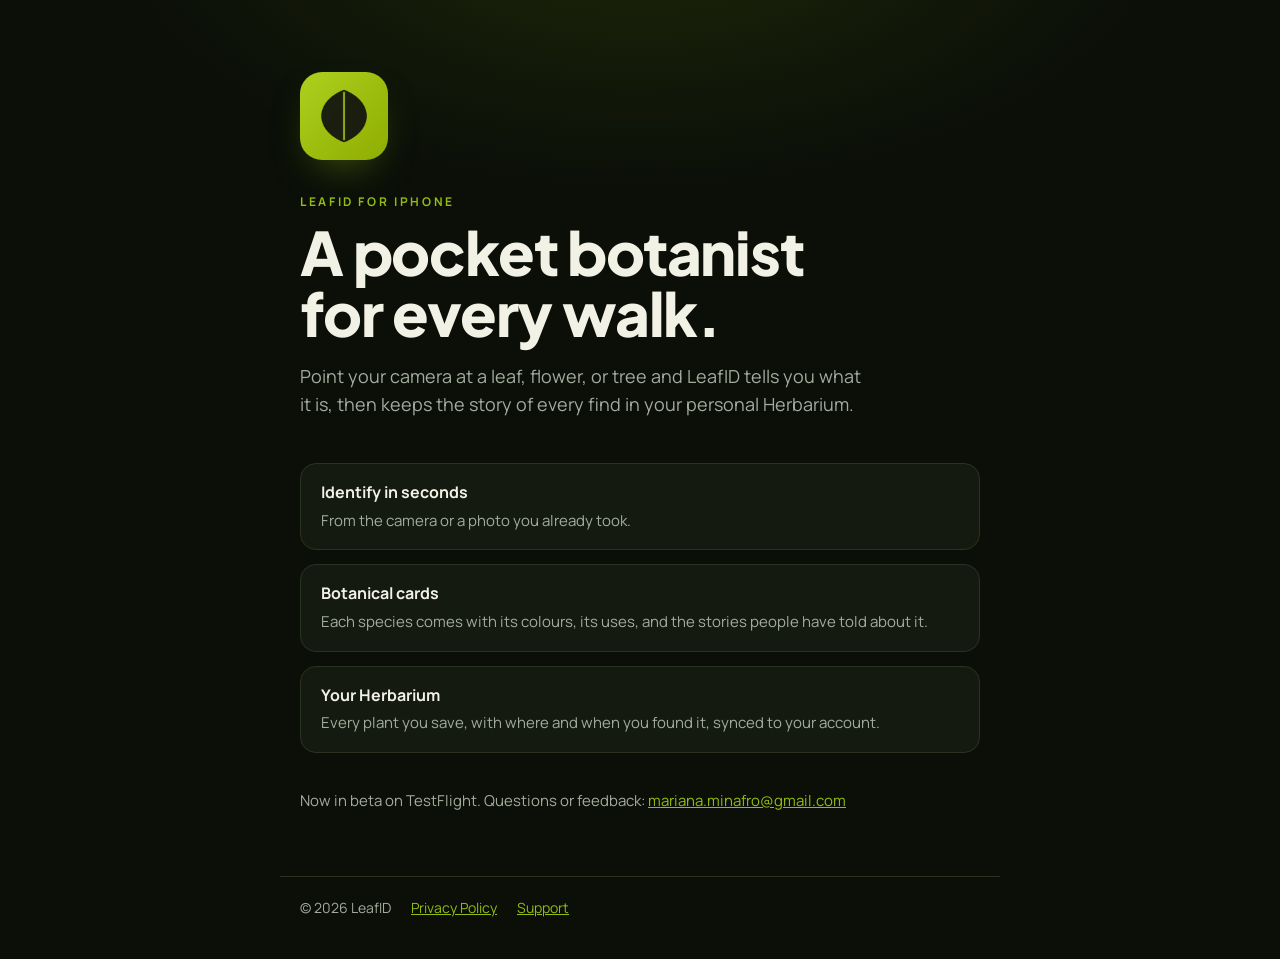
==== index.html @ 280984ac "Add LeafID landing page and privacy policy Co-Authored-By: Claude Opus 5.5 <noreply@anthropic.com>" ====
<!doctype html>
<html lang="en">
<head>
<meta charset="utf-8">
<meta name="viewport" content="width=device-width, initial-scale=1">
<title>LeafID</title>
<meta name="description" content="LeafID turns your iPhone into a pocket botanist. Identify plants in seconds and keep every find in your Herbarium.">
<link rel="icon" href="icon.png">
<link rel="apple-touch-icon" href="icon.png">
<link rel="preconnect" href="https://fonts.googleapis.com">
<link rel="preconnect" href="https://fonts.gstatic.com" crossorigin>
<link rel="stylesheet" href="https://fonts.googleapis.com/css2?family=Manrope:wght@400;500;600;700&family=Plus+Jakarta+Sans:wght@700;800&display=swap">
<style>
  :root { --bg:#0B0F08; --panel:#141A10; --line:#2A3321; --fg:#F2F1E6; --muted:#A3AC9C; --accent:#93BC10; }
  * { box-sizing: border-box; }
  body { margin:0; min-height:100vh; display:flex; flex-direction:column;
    background: radial-gradient(900px 480px at 50% -10%, rgba(147,188,16,0.14), transparent 60%), var(--bg);
    color:var(--fg); font-family:"Manrope",system-ui,-apple-system,sans-serif; line-height:1.6; -webkit-font-smoothing:antialiased; }
  main { flex:1; max-width:720px; width:100%; margin:0 auto; padding:72px 20px 48px; }
  .icon { width:88px; height:88px; border-radius:22px; display:block; box-shadow:0 18px 40px -18px rgba(147,188,16,0.5); }
  .eyebrow { margin:32px 0 10px; font-size:12px; font-weight:700; letter-spacing:0.22em; text-transform:uppercase; color:var(--accent); }
  h1 { font-family:"Plus Jakarta Sans",sans-serif; font-weight:800; font-size:clamp(38px,8vw,60px); line-height:1.02; letter-spacing:-0.02em; margin:0; text-wrap:balance; }
  .lede { color:var(--muted); font-size:18px; max-width:52ch; margin:18px 0 0; }
  .features { list-style:none; padding:0; margin:44px 0 0; display:grid; gap:14px; }
  .features li { background:var(--panel); border:1px solid var(--line); border-radius:16px; padding:16px 20px; }
  .features strong { display:block; font-size:16px; margin-bottom:2px; }
  .features span { color:var(--muted); font-size:15px; }
  .status { margin-top:36px; color:var(--muted); font-size:15px; }
  footer { max-width:720px; width:100%; margin:0 auto; padding:20px 20px 40px; border-top:1px solid var(--line); color:var(--muted); font-size:14px; display:flex; flex-wrap:wrap; gap:8px 20px; }
  a { color:var(--accent); }
</style>
</head>
<body>
<main>
  <img class="icon" src="icon.png" alt="LeafID app icon">
  <p class="eyebrow">LeafID for iPhone</p>
  <h1>A pocket botanist for every walk.</h1>
  <p class="lede">Point your camera at a leaf, flower, or tree and LeafID tells you what it is, then keeps the story of every find in your personal Herbarium.</p>

  <ul class="features">
    <li><strong>Identify in seconds</strong><span>From the camera or a photo you already took.</span></li>
    <li><strong>Botanical cards</strong><span>Each species comes with its colours, its uses, and the stories people have told about it.</span></li>
    <li><strong>Your Herbarium</strong><span>Every plant you save, with where and when you found it, synced to your account.</span></li>
  </ul>

  <p class="status">Now in beta on TestFlight. Questions or feedback: <a href="mailto:mariana.minafro@gmail.com">mariana.minafro@gmail.com</a></p>
</main>
<footer>
  <span>© 2026 LeafID</span>
  <a href="privacy.html">Privacy Policy</a>
  <a href="mailto:mariana.minafro@gmail.com">Support</a>
</footer>
</body>
</html>
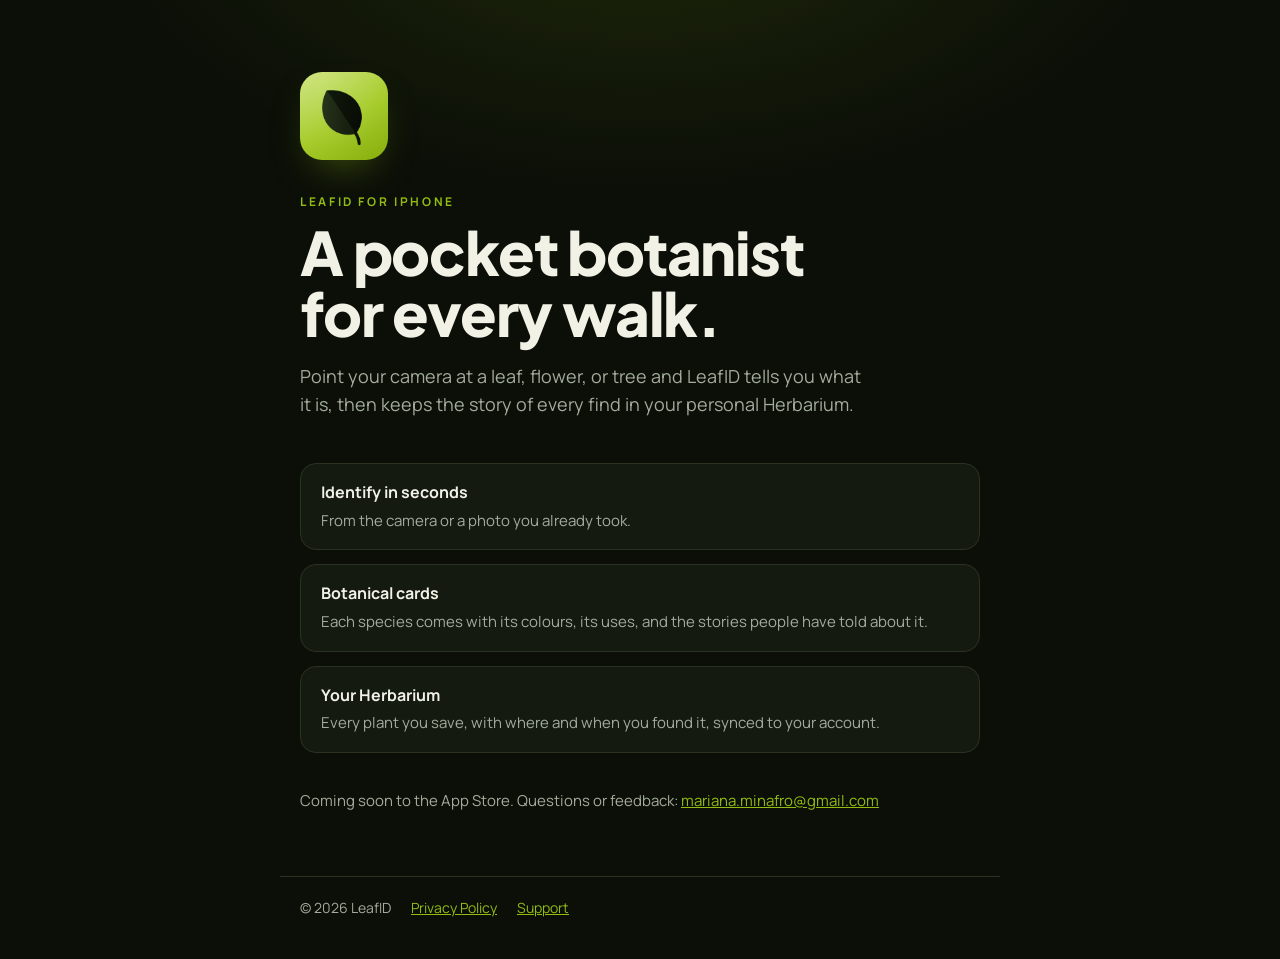
==== commit 47147b2f: "Use the new LeafID app icon; status now "Coming soon to the App Store" Co-Authored-By: Claude Opus 5" ====
--- a/index.html
+++ b/index.html
@@ -43,7 +43,7 @@
     <li><strong>Your Herbarium</strong><span>Every plant you save, with where and when you found it, synced to your account.</span></li>
   </ul>
 
-  <p class="status">Now in beta on TestFlight. Questions or feedback: <a href="mailto:mariana.minafro@gmail.com">mariana.minafro@gmail.com</a></p>
+  <p class="status">Coming soon to the App Store. Questions or feedback: <a href="mailto:mariana.minafro@gmail.com">mariana.minafro@gmail.com</a></p>
 </main>
 <footer>
   <span>© 2026 LeafID</span>
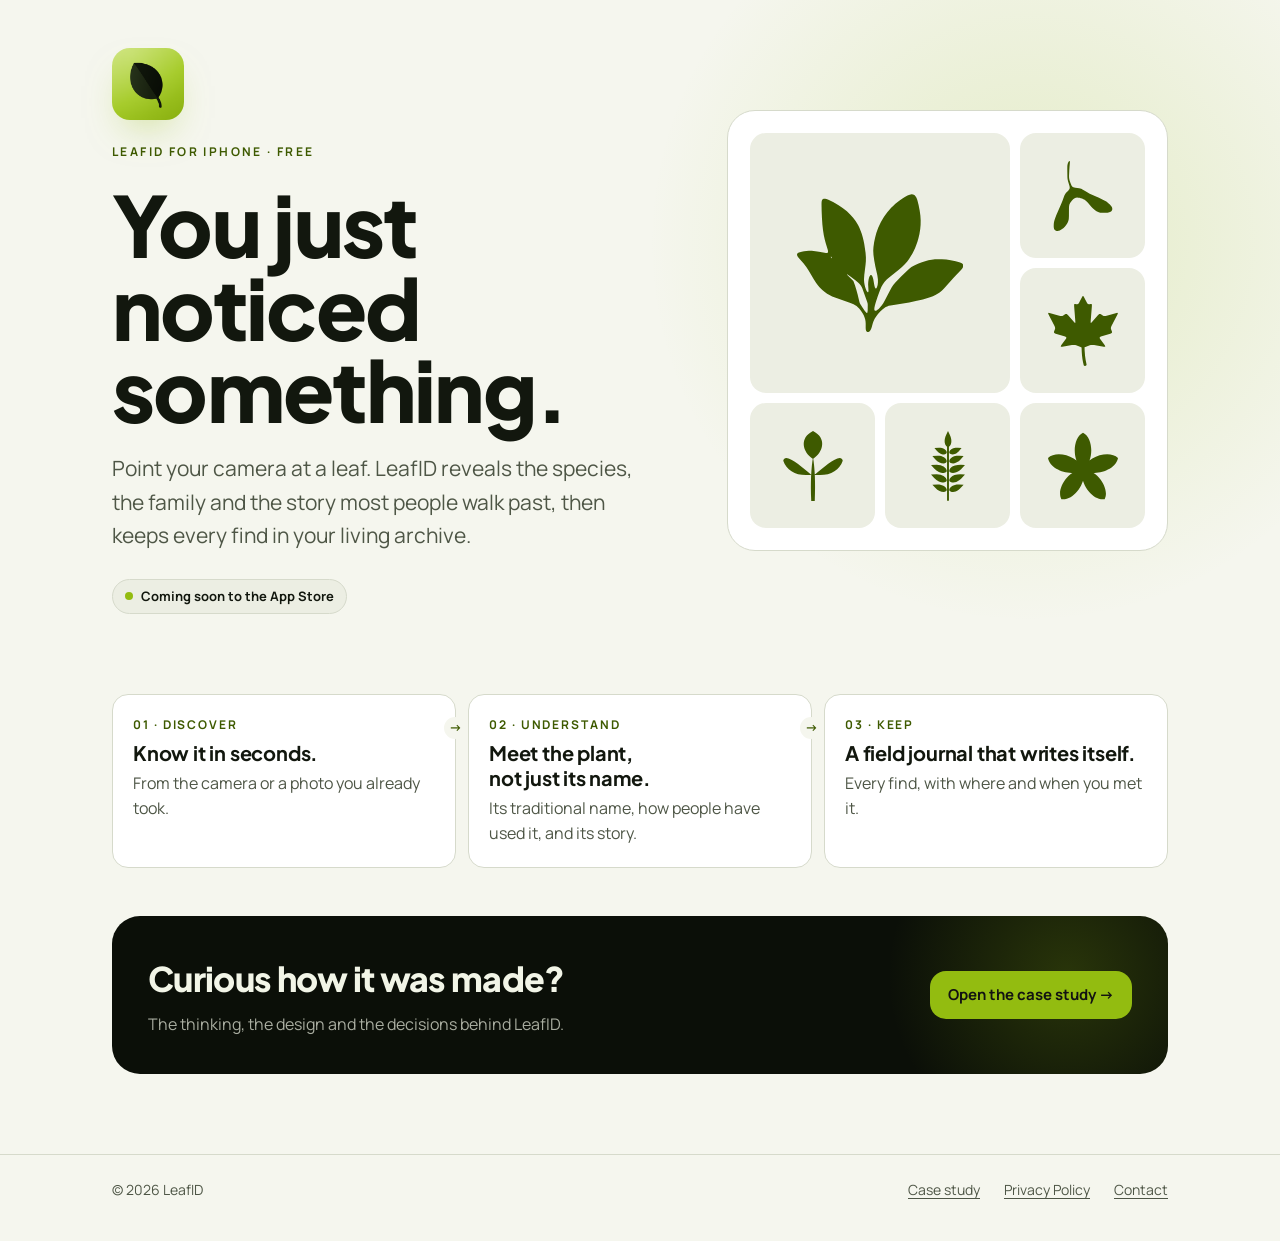
==== commit 7465caaa: "Add LeafID case study and How it's built pages; rewrite the app page - index.html: short app page in" ====
--- a/index.html
+++ b/index.html
@@ -3,52 +3,98 @@
 <head>
 <meta charset="utf-8">
 <meta name="viewport" content="width=device-width, initial-scale=1">
-<title>LeafID</title>
-<meta name="description" content="LeafID turns your iPhone into a pocket botanist. Identify plants in seconds and keep every find in your Herbarium.">
+<title>LeafID: a pocket botanist for every walk</title>
+<meta name="description" content="LeafID reveals the species, the family and the story most people walk past, and keeps every find in your living archive. Free for iPhone.">
+<meta property="og:title" content="LeafID: you just noticed something.">
+<meta property="og:description" content="A pocket botanist for every walk. Free for iPhone, coming soon to the App Store.">
+<meta property="og:image" content="https://marianaminsp.github.io/leafid-app/icon.png">
+<meta name="theme-color" content="#0B0F08" media="(prefers-color-scheme: dark)">
+<meta name="theme-color" content="#F5F6EE" media="(prefers-color-scheme: light)">
 <link rel="icon" href="icon.png">
 <link rel="apple-touch-icon" href="icon.png">
 <link rel="preconnect" href="https://fonts.googleapis.com">
 <link rel="preconnect" href="https://fonts.gstatic.com" crossorigin>
 <link rel="stylesheet" href="https://fonts.googleapis.com/css2?family=Manrope:wght@400;500;600;700&family=Plus+Jakarta+Sans:wght@700;800&display=swap">
-<style>
-  :root { --bg:#0B0F08; --panel:#141A10; --line:#2A3321; --fg:#F2F1E6; --muted:#A3AC9C; --accent:#93BC10; }
-  * { box-sizing: border-box; }
-  body { margin:0; min-height:100vh; display:flex; flex-direction:column;
-    background: radial-gradient(900px 480px at 50% -10%, rgba(147,188,16,0.14), transparent 60%), var(--bg);
-    color:var(--fg); font-family:"Manrope",system-ui,-apple-system,sans-serif; line-height:1.6; -webkit-font-smoothing:antialiased; }
-  main { flex:1; max-width:720px; width:100%; margin:0 auto; padding:72px 20px 48px; }
-  .icon { width:88px; height:88px; border-radius:22px; display:block; box-shadow:0 18px 40px -18px rgba(147,188,16,0.5); }
-  .eyebrow { margin:32px 0 10px; font-size:12px; font-weight:700; letter-spacing:0.22em; text-transform:uppercase; color:var(--accent); }
-  h1 { font-family:"Plus Jakarta Sans",sans-serif; font-weight:800; font-size:clamp(38px,8vw,60px); line-height:1.02; letter-spacing:-0.02em; margin:0; text-wrap:balance; }
-  .lede { color:var(--muted); font-size:18px; max-width:52ch; margin:18px 0 0; }
-  .features { list-style:none; padding:0; margin:44px 0 0; display:grid; gap:14px; }
-  .features li { background:var(--panel); border:1px solid var(--line); border-radius:16px; padding:16px 20px; }
-  .features strong { display:block; font-size:16px; margin-bottom:2px; }
-  .features span { color:var(--muted); font-size:15px; }
-  .status { margin-top:36px; color:var(--muted); font-size:15px; }
-  footer { max-width:720px; width:100%; margin:0 auto; padding:20px 20px 40px; border-top:1px solid var(--line); color:var(--muted); font-size:14px; display:flex; flex-wrap:wrap; gap:8px 20px; }
-  a { color:var(--accent); }
-</style>
+<link rel="stylesheet" href="styles.css">
 </head>
-<body>
-<main>
-  <img class="icon" src="icon.png" alt="LeafID app icon">
-  <p class="eyebrow">LeafID for iPhone</p>
-  <h1>A pocket botanist for every walk.</h1>
-  <p class="lede">Point your camera at a leaf, flower, or tree and LeafID tells you what it is, then keeps the story of every find in your personal Herbarium.</p>
+<body class="short">
 
-  <ul class="features">
-    <li><strong>Identify in seconds</strong><span>From the camera or a photo you already took.</span></li>
-    <li><strong>Botanical cards</strong><span>Each species comes with its colours, its uses, and the stories people have told about it.</span></li>
-    <li><strong>Your Herbarium</strong><span>Every plant you save, with where and when you found it, synced to your account.</span></li>
-  </ul>
+<!-- =====================================================================
+     EDIT THE COPY HERE
+     This is the app's public page (also the App Store marketing URL).
+     Keep it short and in the app's voice. Change the text between the quotes.
+     ===================================================================== -->
+<script>
+window.COPY = {
+  hero: {
+    eyebrow: "LeafID for iPhone · Free",
+    title: "You just noticed something.",
+    lede: "Point your camera at a leaf. LeafID reveals the species, the family and the story most people walk past, then keeps every find in your living archive.",
+    status: "Coming soon to the App Store",
+    // Brand glyphs in the plate (names from LeafIDIcons.swift). The first one is shown large.
+    plate: ["leafSpray1", "samara", "redMaple", "sprout", "walnutLeaf", "flower"]
+  },
 
-  <p class="status">Coming soon to the App Store. Questions or feedback: <a href="mailto:mariana.minafro@gmail.com">mariana.minafro@gmail.com</a></p>
+  features: [
+    { kicker: "Discover", title: "Know it in seconds.", text: "From the camera or a photo you already took." },
+    { kicker: "Understand", title: "Meet the plant, not just its name.", text: "Its traditional name, how people have used it, and its story." },
+    { kicker: "Keep", title: "A field journal that writes itself.", text: "Every find, with where and when you met it." }
+  ],
+
+  curious: {
+    title: "Curious how it was made?",
+    text: "The thinking, the design and the decisions behind LeafID.",
+    link: { label: "Open the case study", href: "case.html" }
+  }
+};
+</script>
+<!-- ======================= END OF COPY ======================= -->
+
+<a class="skip" href="#main">Skip to content</a>
+
+<main id="main">
+  <section class="hero" aria-labelledby="hero-title">
+    <div class="wrap">
+      <div class="hero-copy">
+        <img class="hero-icon" src="icon.png" alt="LeafID app icon" width="72" height="72">
+        <p class="eyebrow" data-copy="hero.eyebrow"></p>
+        <h1 id="hero-title" data-copy="hero.title"></h1>
+        <p class="lede" data-copy="hero.lede"></p>
+        <p class="pill" data-copy="hero.status"></p>
+      </div>
+      <div class="plate" aria-hidden="true">
+        <div data-render="plate" data-from="hero.plate"></div>
+      </div>
+    </div>
+  </section>
+
+  <section class="short-features" aria-label="What LeafID does">
+    <div class="wrap">
+      <div data-render="features" data-from="features"></div>
+    </div>
+  </section>
+
+  <section class="short-curious" aria-labelledby="curious-title">
+    <div class="wrap">
+      <a class="curious-link" href="case.html">
+        <span class="curious-q" id="curious-title" data-copy="curious.title"></span>
+        <span class="curious-t" data-copy="curious.text"></span>
+        <span class="curious-go"><span data-copy="curious.link.label"></span> <span aria-hidden="true">→</span></span>
+      </a>
+    </div>
+  </section>
 </main>
-<footer>
-  <span>© 2026 LeafID</span>
-  <a href="privacy.html">Privacy Policy</a>
-  <a href="mailto:mariana.minafro@gmail.com">Support</a>
+
+<footer class="footer">
+  <div class="wrap">
+    <span>© <span data-year>2026</span> LeafID</span>
+    <a href="case.html">Case study</a>
+    <a href="privacy.html">Privacy Policy</a>
+    <a href="mailto:mariana.minafro@gmail.com">Contact</a>
+  </div>
 </footer>
+
+<script src="assets/glyphs.js"></script>
+<script src="main.js"></script>
 </body>
 </html>
--- a/styles.css
+++ b/styles.css
@@ -0,0 +1,572 @@
+/* LeafID site. Shared by index.html, build.html and privacy.html.
+   Colours follow the app's tokens (Theme.swift). Dark is the app's own look;
+   light is a paper version with the same green family, tuned for WCAG AA. */
+
+:root {
+  /* light (paper) */
+  --bg: #F5F6EE;
+  --bg-raised: #ECEEE3;
+  --card: #FFFFFF;
+  --line: #D6DACB;
+  --fg: #12170E;
+  --muted: #4E5646;
+  --accent: #93BC10;          /* fills only; text on it is --on-accent */
+  --accent-ink: #3E5A00;      /* lime-family green for text and links, 7:1 on --bg */
+  --on-accent: #121212;
+  --glow: rgba(147, 188, 16, 0.18);
+
+  --font-display: "Plus Jakarta Sans", system-ui, -apple-system, sans-serif;
+  --font-text: "Manrope", system-ui, -apple-system, sans-serif;
+
+  /* app radius scale (CornerRadius) */
+  --r-small: 8px;
+  --r-medium: 12px;
+  --r-large: 16px;
+  --r-sheet: 28px;
+
+  --gutter: 16px;
+  --measure: 62ch;
+  --page: 1120px;
+  color-scheme: light;
+}
+
+@media (prefers-color-scheme: dark) {
+  :root {
+    --bg: #0B0F08;            /* surface */
+    --bg-raised: #10150C;     /* surfaceContainerLow */
+    --card: #1C2116;          /* surfaceContainerHigh */
+    --line: #2C3324;
+    --fg: #F2F5E7;            /* onSurface */
+    --muted: #A9ADA0;         /* onSurfaceVariant */
+    --accent-ink: #A6D11A;
+    --glow: rgba(147, 188, 16, 0.16);
+    color-scheme: dark;
+  }
+}
+
+@media (min-width: 720px) { :root { --gutter: 32px; } }
+
+*, *::before, *::after { box-sizing: border-box; }
+
+html { -webkit-text-size-adjust: 100%; scroll-behavior: smooth; }
+@media (prefers-reduced-motion: reduce) { html { scroll-behavior: auto; } }
+
+body {
+  margin: 0;
+  background: var(--bg);
+  color: var(--fg);
+  font-family: var(--font-text);
+  font-size: 17px;
+  line-height: 1.6;
+  -webkit-font-smoothing: antialiased;
+  overflow-x: hidden;
+}
+
+img, svg { display: block; max-width: 100%; }
+
+a { color: var(--accent-ink); text-underline-offset: 3px; text-decoration-thickness: 1px; }
+a:hover { text-decoration-thickness: 2px; }
+
+:focus-visible {
+  outline: 3px solid var(--accent-ink);
+  outline-offset: 3px;
+  border-radius: 4px;
+}
+
+.skip {
+  position: absolute; left: var(--gutter); top: -60px;
+  background: var(--accent); color: var(--on-accent);
+  padding: 10px 16px; border-radius: var(--r-medium); font-weight: 700; z-index: 10;
+}
+.skip:focus { top: 12px; }
+
+.wrap { max-width: var(--page); margin: 0 auto; padding: 0 var(--gutter); }
+
+/* ---------- top bar ---------- */
+.topbar {
+  position: sticky; top: 0; z-index: 5;
+  background: color-mix(in srgb, var(--bg) 86%, transparent);
+  backdrop-filter: saturate(140%) blur(14px);
+  -webkit-backdrop-filter: saturate(140%) blur(14px);
+  border-bottom: 1px solid var(--line);
+}
+.topbar .wrap { display: flex; align-items: center; gap: 12px; min-height: 60px; }
+.brand {
+  display: flex; align-items: center; gap: 10px; margin-right: auto;
+  color: var(--fg); text-decoration: none;
+  font-family: var(--font-display); font-weight: 800; font-size: 18px; letter-spacing: -0.01em;
+}
+.brand img { width: 32px; height: 32px; border-radius: 8px; }
+.nav { display: flex; gap: 2px; margin: 0; padding: 0; list-style: none; }
+.nav a {
+  display: inline-flex; align-items: center; min-height: 44px; padding: 0 10px;
+  color: var(--muted); text-decoration: none; font-size: 15px; font-weight: 600; border-radius: var(--r-medium);
+}
+.nav a:hover { color: var(--fg); }
+.nav a[aria-current="page"] { color: var(--fg); box-shadow: inset 0 -2px 0 var(--accent); border-radius: 0; }
+@media (max-width: 420px) { .brand span { display: none; } .nav a { padding: 0 8px; font-size: 14px; } }
+
+/* ---------- type ---------- */
+h1, h2, h3 { font-family: var(--font-display); letter-spacing: -0.02em; text-wrap: balance; margin: 0; }
+h1 { font-weight: 800; font-size: clamp(40px, 9vw, 84px); line-height: 0.98; }
+h2 { font-weight: 800; font-size: clamp(30px, 5.4vw, 48px); line-height: 1.05; }
+h3 { font-weight: 700; font-size: 20px; line-height: 1.25; letter-spacing: -0.01em; }
+p { margin: 0; }
+.lede { font-size: clamp(18px, 2.2vw, 21px); color: var(--muted); max-width: 46ch; }
+.muted { color: var(--muted); }
+.eyebrow {
+  font-size: 12px; font-weight: 700; letter-spacing: 0.2em; text-transform: uppercase; color: var(--accent-ink);
+}
+.todo { background: #FFE58A; color: #3A2F00; padding: 0 4px; border-radius: 4px; font-weight: 700; }
+
+/* ---------- hero ---------- */
+.hero { position: relative; padding: 56px 0 48px; overflow: hidden; }
+.hero::before {
+  content: ""; position: absolute; inset: -20% -10% auto auto; width: 70vw; height: 70vw; max-width: 760px; max-height: 760px;
+  background: radial-gradient(closest-side, var(--glow), transparent); pointer-events: none;
+}
+.hero .wrap { position: relative; display: grid; gap: 40px; }
+.hero-copy { display: grid; gap: 22px; align-content: start; }
+.hero-icon { width: 72px; height: 72px; border-radius: 18px; box-shadow: 0 18px 40px -18px rgba(147, 188, 16, 0.6); }
+.ctas { display: flex; flex-wrap: wrap; gap: 12px; margin-top: 6px; }
+.btn {
+  display: inline-flex; align-items: center; justify-content: center; gap: 8px;
+  min-height: 48px; padding: 0 22px; border-radius: var(--r-large);
+  font-weight: 700; font-size: 16px; text-decoration: none; border: 1px solid transparent;
+}
+.btn-primary { background: var(--accent); color: var(--on-accent); }
+.btn-primary:hover { filter: brightness(1.06); }
+.btn-secondary { color: var(--fg); border-color: var(--line); background: var(--card); }
+.btn-secondary:hover { border-color: var(--muted); }
+
+/* specimen plate: the brand glyphs laid out like a herbarium sheet */
+.plate {
+  position: relative; border: 1px solid var(--line); border-radius: var(--r-sheet);
+  background: var(--card); padding: 22px; display: grid; gap: 14px;
+}
+.plate-grid { display: grid; grid-template-columns: repeat(3, 1fr); gap: 10px; }
+.plate-cell {
+  aspect-ratio: 1; display: grid; place-items: center; border-radius: var(--r-large);
+  background: var(--bg-raised); color: var(--accent-ink); padding: 22%;
+}
+@media (prefers-color-scheme: dark) { .plate-cell { color: var(--accent); } }
+.plate-cell svg { width: 100%; height: 100%; }
+.plate-cell.big { grid-column: span 2; grid-row: span 2; padding: 18%; }
+.plate-label { display: flex; justify-content: space-between; gap: 12px; font-size: 12px; color: var(--muted); letter-spacing: 0.08em; text-transform: uppercase; font-weight: 700; }
+
+@media (min-width: 900px) {
+  .hero { padding: 88px 0 72px; }
+  .hero .wrap { grid-template-columns: 1.25fr 1fr; align-items: center; gap: 64px; }
+  .hero.solo .wrap { grid-template-columns: minmax(0, 860px); }
+}
+
+/* byline strip for the case-study reader */
+.byline {
+  border-top: 1px solid var(--line); border-bottom: 1px solid var(--line); background: var(--bg-raised);
+}
+.byline .wrap { display: grid; gap: 4px 32px; padding-top: 18px; padding-bottom: 18px; }
+.byline dl { display: grid; grid-template-columns: repeat(2, minmax(0, 1fr)); gap: 14px 24px; margin: 0; }
+.byline dt { font-size: 12px; font-weight: 700; letter-spacing: 0.14em; text-transform: uppercase; color: var(--muted); }
+.byline dd { margin: 2px 0 0; font-weight: 600; font-size: 15px; }
+@media (min-width: 720px) { .byline dl { grid-template-columns: repeat(4, minmax(0, 1fr)); } }
+
+/* ---------- sections ---------- */
+.section { padding: 72px 0; border-top: 1px solid var(--line); }
+.section:first-of-type { border-top: 0; }
+.section-head { display: grid; gap: 14px; margin-bottom: 36px; max-width: 760px; }
+.num { font-family: var(--font-display); font-weight: 800; font-size: 14px; color: var(--accent-ink); letter-spacing: 0.08em; }
+@media (min-width: 900px) {
+  .section { padding: 104px 0; }
+  .split { display: grid; grid-template-columns: 300px 1fr; gap: 64px; }
+  .split .section-head { position: sticky; top: 96px; align-self: start; margin: 0; }
+}
+
+.prose { display: grid; gap: 18px; max-width: var(--measure); }
+.prose p { font-size: 18px; }
+
+/* features */
+.features { display: grid; gap: 12px; margin: 0; padding: 0; list-style: none; }
+.features li { background: var(--card); border: 1px solid var(--line); border-radius: var(--r-large); padding: 20px; display: grid; gap: 6px; align-content: start; }
+.features .k { color: var(--accent-ink); font-family: var(--font-display); font-weight: 800; font-size: 13px; letter-spacing: 0.1em; }
+.features p { color: var(--muted); font-size: 16px; }
+@media (min-width: 720px) { .features { grid-template-columns: repeat(2, 1fr); } }
+@media (min-width: 1000px) { .features { grid-template-columns: repeat(4, 1fr); } }
+
+/* screens */
+.screens { display: grid; grid-template-columns: repeat(2, minmax(0, 1fr)); gap: 28px 14px; margin: 0; padding: 0; list-style: none; }
+.screen { display: grid; gap: 14px; align-content: start; margin: 0; }
+.phone {
+  aspect-ratio: 1179 / 2556; border-radius: 34px; overflow: hidden; background: #0B0F08;
+  border: 1px solid var(--line); box-shadow: 0 24px 50px -30px rgba(0, 0, 0, 0.45);
+}
+.phone img { width: 100%; height: 100%; object-fit: cover; }
+.phone.placeholder {
+  display: grid; place-items: center; align-content: center; gap: 12px; text-align: center; padding: 24px;
+  background: repeating-linear-gradient(135deg, var(--bg-raised) 0 10px, var(--card) 10px 20px);
+  border-style: dashed; color: var(--muted); font-size: 13px; font-weight: 600;
+}
+.phone.placeholder svg { width: 44px; height: 44px; color: var(--muted); opacity: 0.7; }
+.screen figcaption { display: grid; gap: 4px; }
+.screen figcaption b { font-family: var(--font-display); font-size: 17px; }
+.screen figcaption span { color: var(--muted); font-size: 15px; line-height: 1.5; }
+@media (min-width: 720px) { .screens { grid-template-columns: repeat(auto-fill, minmax(220px, 1fr)); gap: 32px 20px; } }
+@media (max-width: 480px) { .phone { border-radius: 22px; } .screen figcaption span { font-size: 14px; } }
+
+/* case: problem / user / constraints */
+.facts { display: grid; gap: 28px; }
+.fact { display: grid; gap: 10px; padding-top: 18px; border-top: 2px solid var(--fg); }
+.fact h3 { font-size: 13px; letter-spacing: 0.14em; text-transform: uppercase; }
+.fact p { font-size: 18px; }
+.fact ul { margin: 0; padding-left: 20px; display: grid; gap: 6px; }
+
+/* decisions */
+.decisions { list-style: none; margin: 0; padding: 0; display: grid; gap: 16px; counter-reset: d; }
+.decision {
+  counter-increment: d; background: var(--card); border: 1px solid var(--line); border-radius: var(--r-large);
+  padding: 24px; display: grid; gap: 14px;
+}
+.decision h3::before { content: "D" counter(d) "  "; color: var(--accent-ink); white-space: pre; }
+.decision dl { margin: 0; display: grid; gap: 12px; }
+.decision dt { font-size: 12px; font-weight: 700; letter-spacing: 0.14em; text-transform: uppercase; color: var(--muted); }
+.decision dd { margin: 2px 0 0; }
+@media (min-width: 720px) { .decision dl { grid-template-columns: 1fr 1fr; gap: 24px; } }
+
+.decision .evidence { font-size: 13px; color: var(--muted); border-top: 1px solid var(--line); padding-top: 12px; }
+.label { font-size: 12px; font-weight: 700; letter-spacing: 0.2em; text-transform: uppercase; color: var(--muted); }
+
+/* craft: grouped like award criteria */
+.craft { list-style: none; margin: 0; padding: 0; display: grid; gap: 12px; }
+.craft > li { background: var(--card); border: 1px solid var(--line); border-radius: var(--r-large); padding: 22px; display: grid; gap: 10px; align-content: start; }
+.craft .k { color: var(--accent-ink); font-size: 12px; font-weight: 700; letter-spacing: 0.16em; text-transform: uppercase; }
+.craft ul { margin: 0; padding-left: 18px; display: grid; gap: 6px; color: var(--muted); font-size: 15px; }
+@media (min-width: 720px) { .craft { grid-template-columns: repeat(2, 1fr); } }
+@media (min-width: 1000px) { .craft { grid-template-columns: repeat(3, 1fr); } }
+
+/* measurement plan */
+.funnel { list-style: none; margin: 0; padding: 0; display: grid; gap: 0; counter-reset: f; }
+.funnel li { counter-increment: f; display: grid; grid-template-columns: 44px 1fr; gap: 2px 12px; padding: 16px 0; border-top: 1px solid var(--line); }
+.funnel li::before { content: counter(f, decimal-leading-zero); font-family: var(--font-display); font-weight: 800; color: var(--accent-ink); grid-row: span 3; }
+.funnel b { font-family: var(--font-display); font-size: 17px; }
+.funnel code { color: var(--accent-ink); font-size: 13px; grid-column: 2; }
+.funnel span { color: var(--muted); font-size: 15px; grid-column: 2; }
+
+.quote { font-family: var(--font-display); font-weight: 700; font-size: clamp(22px, 3vw, 30px); line-height: 1.25; letter-spacing: -0.01em; max-width: 30ch; }
+.quote em { font-style: normal; color: var(--accent-ink); }
+
+/* simple numbered list (what I'd do differently, process) */
+.steps { list-style: none; margin: 0; padding: 0; display: grid; gap: 0; counter-reset: s; }
+.steps li { counter-increment: s; display: grid; grid-template-columns: 44px 1fr; gap: 4px 12px; padding: 20px 0; border-top: 1px solid var(--line); }
+.steps li::before { content: counter(s, decimal-leading-zero); font-family: var(--font-display); font-weight: 800; color: var(--accent-ink); grid-row: span 2; }
+.steps b { font-family: var(--font-display); font-size: 18px; }
+.steps span { color: var(--muted); grid-column: 2; }
+
+/* status */
+.status-card { border-radius: var(--r-sheet); padding: 28px; background: var(--card); border: 1px solid var(--line); display: grid; gap: 18px; }
+.pill { display: inline-flex; align-items: center; gap: 8px; padding: 6px 12px; border-radius: 999px; background: var(--bg-raised); border: 1px solid var(--line); font-size: 13px; font-weight: 700; width: fit-content; }
+.pill::before { content: ""; width: 8px; height: 8px; border-radius: 50%; background: var(--accent); }
+.timeline { list-style: none; margin: 0; padding: 0; display: grid; gap: 10px; }
+.timeline li { display: grid; grid-template-columns: 22px 1fr; gap: 10px; align-items: baseline; }
+.timeline li::before { content: "○"; color: var(--muted); }
+.timeline li.done::before { content: "●"; color: var(--accent-ink); }
+
+/* contact */
+.contact { background: var(--accent); color: var(--on-accent); border-radius: var(--r-sheet); padding: clamp(28px, 6vw, 64px); display: grid; gap: 20px; }
+.contact h2 { color: var(--on-accent); }
+.contact p { font-size: 18px; max-width: 52ch; }
+.contact .ctas a { min-height: 48px; }
+.contact .btn-dark { background: var(--on-accent); color: #F2F5E7; }
+.contact .btn-ghost { border-color: rgba(18, 18, 18, 0.4); color: var(--on-accent); }
+.contact :focus-visible { outline-color: var(--on-accent); }
+
+/* ---------- build page ---------- */
+.swatches { display: grid; grid-template-columns: repeat(auto-fill, minmax(min(100%, 220px), 1fr)); gap: 12px; margin: 0; padding: 0; list-style: none; }
+.swatch { border: 1px solid var(--line); border-radius: var(--r-large); overflow: hidden; background: var(--card); }
+.swatch .chip { box-shadow: inset 0 -1px 0 var(--line); }
+.swatch .chip { height: 84px; display: flex; align-items: flex-end; justify-content: flex-end; padding: 8px 10px; font-size: 12px; font-weight: 700; }
+.swatch .meta { padding: 12px 14px 14px; display: grid; gap: 2px; }
+.swatch code { font-size: 14px; font-weight: 700; color: var(--fg); }
+.swatch .hex { font-size: 13px; color: var(--muted); font-variant-numeric: tabular-nums; }
+.swatch p { font-size: 14px; color: var(--muted); line-height: 1.45; margin-top: 4px; }
+
+.subhead { margin: 48px 0 16px; display: grid; gap: 6px; }
+.subhead:first-child { margin-top: 0; }
+.subhead p { color: var(--muted); max-width: var(--measure); }
+
+.app-surface { background: #0B0F08; color: #F2F5E7; border-radius: var(--r-sheet); padding: 24px; border: 1px solid var(--line); }
+.typespec { display: grid; gap: 18px; }
+.typespec .row { display: grid; gap: 4px; padding-bottom: 18px; border-bottom: 1px solid #2C3324; }
+.typespec .row:last-child { border-bottom: 0; padding-bottom: 0; }
+.typespec .spec { font-size: 13px; color: #A9ADA0; font-family: var(--font-text); }
+
+.scale { display: grid; gap: 10px; }
+.scale .row { display: grid; grid-template-columns: 150px 1fr; gap: 12px; align-items: center; font-size: 14px; }
+.scale code { font-weight: 700; }
+.scale .bar { height: 14px; background: var(--accent); border-radius: 3px; }
+.radii { display: grid; grid-template-columns: repeat(auto-fill, minmax(130px, 1fr)); gap: 12px; }
+.radius { display: grid; gap: 8px; font-size: 14px; }
+.radius .box { aspect-ratio: 1.3; background: var(--card); border: 2px solid var(--accent); border-right: 0; border-bottom: 0; }
+.radius span { color: var(--muted); font-size: 13px; }
+
+.demo-buttons { display: grid; gap: 12px; }
+.demo-buttons .b { min-height: 50px; border-radius: 999px; display: grid; place-items: center; font-weight: 600; font-size: 16px; }
+.demo-buttons .p { background: #93BC10; color: #121212; }
+.demo-buttons .o { background: #22281C; color: #F2F5E7; }
+.demo-buttons .l { color: #F2F5E7; }
+.demo-buttons small { display: block; color: #A9ADA0; font-size: 13px; margin-top: -4px; }
+
+.glyphs { list-style: none; margin: 0; padding: 0; display: grid; grid-template-columns: repeat(auto-fill, minmax(118px, 1fr)); gap: 10px; }
+.glyphs li { background: #1C2116; border-radius: var(--r-large); padding: 20px 8px 12px; display: grid; justify-items: center; gap: 10px; color: #93BC10; }
+.glyphs svg { height: 56px; width: auto; max-width: 80px; }
+.glyphs code { color: #A9ADA0; font-size: 12px; }
+
+.code-note { font-size: 14px; color: var(--muted); }
+code { font-family: ui-monospace, "SF Mono", Menlo, monospace; font-size: 0.9em; }
+
+.flow { display: grid; gap: 12px; }
+.node { background: var(--card); border: 1px solid var(--line); border-radius: var(--r-large); padding: 18px 20px; display: grid; gap: 6px; }
+.node h3 { font-size: 17px; }
+.node p { color: var(--muted); font-size: 15px; }
+.node.accent { border-color: var(--accent); }
+.arrow { justify-self: center; color: var(--muted); font-size: 20px; line-height: 1; }
+.branches { display: grid; gap: 12px; }
+@media (min-width: 720px) { .branches { grid-template-columns: repeat(2, 1fr); } }
+
+.adr { list-style: none; margin: 0; padding: 0; display: grid; }
+.adr li { display: grid; grid-template-columns: 96px 1fr; gap: 4px 16px; padding: 16px 0; border-top: 1px solid var(--line); }
+.adr code { color: var(--accent-ink); font-weight: 700; }
+.adr span { color: var(--muted); grid-column: 2; font-size: 15px; }
+@media (max-width: 520px) { .adr li { grid-template-columns: 1fr; } .adr span { grid-column: 1; } }
+
+/* ---------- footer ---------- */
+.footer { border-top: 1px solid var(--line); margin-top: 72px; }
+.footer .wrap { display: flex; flex-wrap: wrap; gap: 8px 24px; padding-top: 24px; padding-bottom: 40px; color: var(--muted); font-size: 14px; }
+.footer a { color: var(--muted); }
+.footer a:hover { color: var(--fg); }
+.footer span:first-child { margin-right: auto; }
+
+@media print { .topbar, .skip { display: none; } }
+
+/* =====================================================================
+   Showcase: app elements rebuilt from the Swift tokens.
+   These always use the app's own dark palette, whatever the site theme.
+   ===================================================================== */
+.app {
+  --a-primary: #93BC10; --a-on-primary: #121212; --a-surface: #0B0F08; --a-low: #10150C;
+  --a-high: #1C2116; --a-highest: #22281C; --a-on: #F2F5E7; --a-variant: #A9ADA0; --a-outline: #45493F;
+  color: var(--a-on);
+}
+
+/* product loop */
+.features li { position: relative; }
+@media (min-width: 1000px) {
+  .features li:not(:last-child)::after {
+    content: "→"; position: absolute; right: -11px; top: 22px; z-index: 1;
+    width: 22px; height: 22px; display: grid; place-items: center; border-radius: 50%;
+    background: var(--bg); color: var(--accent-ink); font-size: 13px; font-weight: 700;
+  }
+}
+.features .kicker { font-size: 12px; font-weight: 700; letter-spacing: 0.16em; text-transform: uppercase; color: var(--accent-ink); }
+
+/* ---------- Botanical Card band ---------- */
+.band { background: #0B0F08; color: #F2F5E7; position: relative; overflow: hidden; }
+.band::before {
+  content: ""; position: absolute; left: -10%; top: 10%; width: 60vw; height: 60vw; max-width: 720px; max-height: 720px;
+  background: radial-gradient(closest-side, rgba(147, 188, 16, 0.16), transparent); pointer-events: none;
+}
+.band .section { border-top: 0; }
+.band .label { color: #A9ADA0; }
+.band .lede, .band .muted { color: #A9ADA0; }
+.band :focus-visible { outline-color: #A6D11A; }
+.card-stage { position: relative; display: grid; gap: 40px; align-items: center; }
+@media (min-width: 900px) { .card-stage { grid-template-columns: auto 1fr; gap: 72px; } }
+
+.flip { all: unset; display: block; cursor: pointer; perspective: 1600px; width: min(340px, 82vw); aspect-ratio: 340 / 580; justify-self: center; border-radius: 48px; }
+.flip:focus-visible { outline: 3px solid #A6D11A; outline-offset: 6px; }
+.flip-inner { position: relative; width: 100%; height: 100%; transition: transform 0.7s cubic-bezier(0.2, 0.7, 0.2, 1); transform-style: preserve-3d; }
+.flip[aria-pressed="true"] .flip-inner { transform: rotateY(180deg); }
+.face {
+  position: absolute; inset: 0; border-radius: 48px; overflow: hidden; backface-visibility: hidden; -webkit-backface-visibility: hidden;
+  box-shadow: 0 40px 80px -30px rgba(0, 0, 0, 0.7), inset 0 0 0 1px rgba(242, 245, 231, 0.1);
+}
+.face.back { transform: rotateY(180deg); background: var(--a-surface); }
+@media (prefers-reduced-motion: reduce) {
+  .flip-inner { transition: none; transform: none !important; }
+  .face.back { transform: none; opacity: 0; transition: opacity 0.2s; }
+  .flip[aria-pressed="true"] .face.back { opacity: 1; }
+}
+
+.specimen-art { position: absolute; inset: 0; display: grid; place-items: center; overflow: hidden; }
+.specimen-art img { width: 100%; height: 100%; object-fit: cover; }
+.specimen-art svg { width: 78%; height: auto; color: rgba(242, 245, 231, 0.9); transform: rotate(-14deg) translate(4%, -10%); filter: drop-shadow(0 30px 40px rgba(0,0,0,0.35)); }
+.front-text { position: absolute; left: 0; right: 0; bottom: 0; padding: 120px 24px 30px; background: linear-gradient(to top, rgba(11,15,8,0.96) 30%, rgba(11,15,8,0)); display: grid; gap: 4px; }
+.front-text .common { font-family: var(--font-display); font-weight: 700; font-size: 38px; line-height: 1.02; letter-spacing: -0.01em; }
+.front-text .sci { font-size: 16px; font-weight: 500; color: var(--a-variant); }
+.front-text .where { margin-top: 10px; font-size: 13px; font-weight: 600; color: var(--a-on); display: flex; gap: 6px; align-items: center; }
+.front-text .where::before { content: ""; width: 8px; height: 8px; border-radius: 50%; background: var(--a-primary); }
+.rarity { position: absolute; top: 20px; left: 20px; padding: 7px 12px; border-radius: 999px; font-size: 12px; font-weight: 700; background: rgba(11,15,8,0.55); backdrop-filter: blur(12px); -webkit-backdrop-filter: blur(12px); box-shadow: inset 0 0 0 1px rgba(242,245,231,0.18); }
+.flip-hint { position: absolute; top: 20px; right: 20px; width: 40px; height: 40px; border-radius: 50%; display: grid; place-items: center; background: rgba(11,15,8,0.55); backdrop-filter: blur(12px); -webkit-backdrop-filter: blur(12px); box-shadow: inset 0 0 0 1px rgba(242,245,231,0.18); font-size: 18px; }
+
+.back-body { position: absolute; inset: 0; padding: 22px 18px; display: grid; gap: 12px; align-content: start; overflow: hidden; }
+.back-head { display: grid; grid-template-columns: 56px 1fr; gap: 12px; align-items: center; padding: 0 6px 4px; }
+.thumb { width: 56px; height: 56px; border-radius: 12px; overflow: hidden; position: relative; display: grid; place-items: center; }
+.thumb svg { width: 70%; height: 70%; color: rgba(242,245,231,0.92); }
+.back-head b { font-family: var(--font-display); font-size: 18px; display: block; line-height: 1.15; }
+.back-head small { display: block; font-size: 11px; font-weight: 700; letter-spacing: 0.08em; color: var(--a-variant); }
+.back-head .known { font-size: 12px; font-weight: 500; color: var(--a-primary); }
+.panel { background: var(--a-high); border-radius: 28px; padding: 14px 16px; display: grid; gap: 4px; box-shadow: inset 0 0 0 1px rgba(69,73,63,0.4); }
+.panel h4 { margin: 0; font-size: 10px; font-weight: 700; letter-spacing: 0.14em; text-transform: uppercase; color: var(--a-primary); }
+.panel p { font-size: 13.5px; line-height: 1.45; color: var(--a-on); }
+.panel.quote p { font-size: 14.5px; font-weight: 500; }
+.swatches-row { display: flex; gap: 14px; margin-top: 4px; }
+.swatches-row span { display: grid; gap: 4px; justify-items: center; font-size: 10px; color: var(--a-variant); }
+.swatches-row i { width: 36px; height: 36px; border-radius: 50%; box-shadow: inset 0 0 0 1px rgba(242,245,231,0.15); }
+
+.callouts { list-style: none; margin: 0; padding: 0; display: grid; gap: 0; counter-reset: c; max-width: 520px; }
+.callouts li { counter-increment: c; display: grid; grid-template-columns: 34px 1fr; gap: 2px 14px; padding: 16px 0; border-top: 1px solid #2C3324; }
+.callouts li::before { content: counter(c); width: 26px; height: 26px; border-radius: 50%; display: grid; place-items: center; background: #93BC10; color: #121212; font-weight: 800; font-size: 13px; grid-row: span 2; }
+.callouts b { font-family: var(--font-display); font-size: 17px; color: #F2F5E7; }
+.callouts span { color: #A9ADA0; font-size: 15px; grid-column: 2; }
+.card-note { font-size: 13px; color: #A9ADA0; margin-top: 8px; }
+.card-controls { display: flex; gap: 10px; flex-wrap: wrap; justify-content: center; margin-top: 18px; }
+.card-controls button {
+  all: unset; cursor: pointer; min-height: 44px; padding: 0 18px; border-radius: 999px; font-weight: 700; font-size: 14px;
+  background: #22281C; color: #F2F5E7; display: inline-flex; align-items: center;
+}
+.card-controls button[aria-pressed="true"] { background: #93BC10; color: #121212; }
+.card-controls button:focus-visible { outline: 3px solid #A6D11A; outline-offset: 3px; }
+
+/* ---------- Key elements mosaic ---------- */
+.bento { display: grid; gap: 14px; grid-template-columns: 1fr; }
+@media (min-width: 720px) { .bento { grid-template-columns: repeat(2, 1fr); } }
+@media (min-width: 1040px) {
+  .bento { grid-template-columns: repeat(6, 1fr); grid-auto-rows: minmax(250px, auto); }
+  .t-scan { grid-column: span 2; grid-row: span 2; }
+  .t-result { grid-column: span 4; }
+  .t-herb { grid-column: span 2; grid-row: span 2; }
+  .t-voice { grid-column: span 2; }
+  .t-rank { grid-column: span 2; grid-row: span 2; }
+  .t-ach { grid-column: span 2; }
+  .t-root { grid-column: span 4; }
+}
+.tile { border-radius: var(--r-sheet); padding: 24px; display: grid; gap: 18px; align-content: space-between; overflow: hidden; position: relative; min-height: 250px; }
+.tile.dark { background: #0B0F08; color: #F2F5E7; box-shadow: inset 0 0 0 1px rgba(242,245,231,0.08); }
+.tile.deep { background: #1C2116; color: #F2F5E7; }
+.tile.lime { background: #93BC10; color: #121212; }
+.tile.paper { background: #E9ECDD; color: #12170E; }
+@media (prefers-color-scheme: dark) { .tile.paper { background: #F2F5E7; } }
+.tile-cap { display: grid; gap: 4px; position: relative; z-index: 1; }
+.tile-cap b { font-family: var(--font-display); font-size: 18px; }
+.tile-cap span { font-size: 14px; opacity: 0.78; line-height: 1.45; }
+.tile .k { font-size: 11px; font-weight: 700; letter-spacing: 0.16em; text-transform: uppercase; opacity: 0.7; }
+.stage { display: grid; place-items: center; min-height: 160px; }
+
+/* scan button */
+.scanbtn { position: relative; width: 168px; height: 168px; display: grid; place-items: center; }
+.scanbtn .core { width: 132px; height: 132px; border-radius: 50%; background: #93BC10; color: #121212; display: grid; place-items: center; gap: 0; box-shadow: 0 20px 50px -12px rgba(147,188,16,0.55); position: relative; z-index: 1; }
+.scanbtn .core svg { width: 38px; height: 38px; }
+.scanbtn .core b { font-size: 15px; margin-top: -26px; }
+.scanbtn .ring { position: absolute; inset: 10px; border-radius: 50%; border: 2px solid rgba(147,188,16,0.6); animation: pulse 2.8s ease-out infinite; }
+.scanbtn .ring.r2 { animation-delay: 1.4s; }
+@keyframes pulse { from { transform: scale(0.85); opacity: 0.9; } to { transform: scale(1.25); opacity: 0; } }
+@media (prefers-reduced-motion: reduce) { .scanbtn .ring { animation: none; opacity: 0.35; transform: scale(1.08); } }
+.gallery-link { font-size: 14px; font-weight: 600; color: #A9ADA0; text-align: center; }
+
+/* result sheet fragment */
+.result { display: grid; grid-template-columns: 1fr; gap: 18px; align-items: end; }
+@media (min-width: 720px) { .result { grid-template-columns: 1fr 1.1fr; } }
+.sheet { background: rgba(28,33,22,0.94); border-radius: 28px 28px 20px 20px; padding: 12px 20px 20px; color: #F2F5E7; display: grid; gap: 10px; box-shadow: 0 30px 60px -30px rgba(0,0,0,0.6); }
+.grabber { width: 40px; height: 5px; border-radius: 3px; background: rgba(242,245,231,0.3); justify-self: center; margin-bottom: 6px; }
+.sheet .common { font-family: var(--font-display); font-weight: 700; font-size: 26px; line-height: 1.1; }
+.sheet .sci { font-size: 14px; color: #A9ADA0; }
+.badge { justify-self: start; padding: 9px 14px; border-radius: 999px; font-size: 12px; font-weight: 700; background: rgba(147,188,16,0.16); color: #B6DB3A; box-shadow: inset 0 0 0 1px rgba(147,188,16,0.4); }
+.save { min-height: 50px; border-radius: 999px; background: #93BC10; color: #121212; display: flex; gap: 8px; align-items: center; justify-content: center; font-weight: 600; font-size: 16px; }
+.save svg { width: 12px; height: 20px; }
+
+/* herbarium rows */
+.rows { display: grid; gap: 10px; }
+.hrow { background: #1C2116; color: #F2F5E7; border-radius: 16px; padding: 12px; display: grid; grid-template-columns: 64px 1fr; gap: 12px; align-items: center; box-shadow: 0 14px 30px -18px rgba(0,0,0,0.6), inset 0 0 0 1px rgba(69,73,63,0.2); }
+.hrow .thumb { width: 64px; height: 64px; }
+.hrow b { font-family: var(--font-display); font-size: 17px; display: block; }
+.hrow span { display: block; font-size: 12.5px; font-weight: 600; color: #A9ADA0; }
+.hrow em { font-style: normal; color: #93BC10; }
+.rows .hrow:nth-child(2) { transform: translateX(14px) rotate(-1.2deg); }
+.rows .hrow:nth-child(3) { transform: translateX(-6px) rotate(0.8deg); }
+
+/* voice */
+.voice { font-family: var(--font-display); font-weight: 800; font-size: clamp(30px, 3.4vw, 40px); line-height: 1.04; letter-spacing: -0.02em; }
+.voice em { font-style: normal; color: #93BC10; }
+
+/* rank ladder */
+.ladder { list-style: none; margin: 0; padding: 0; display: grid; gap: 10px; }
+.ladder li { display: grid; grid-template-columns: 52px 1fr; gap: 12px; align-items: center; padding: 8px; border-radius: 16px; }
+.ladder li.on { background: #22281C; box-shadow: inset 0 0 0 1px rgba(147,188,16,0.45); }
+.ladder .medal { width: 52px; height: 52px; border-radius: 50%; display: grid; place-items: center; background: #22281C; color: #93BC10; }
+.ladder li.on .medal { background: #93BC10; color: #121212; }
+.ladder .medal svg { width: 50%; height: 50%; }
+.ladder b { font-family: var(--font-display); font-size: 16px; display: block; }
+.ladder span { font-size: 12.5px; color: #A9ADA0; }
+
+/* achievements */
+.ach { display: grid; gap: 10px; }
+.ach > div { display: grid; grid-template-columns: 44px 1fr; gap: 12px; align-items: center; background: rgba(18,18,18,0.08); border-radius: 16px; padding: 10px 12px; }
+.ach i { width: 44px; height: 44px; border-radius: 12px; background: #121212; color: #93BC10; display: grid; place-items: center; }
+.ach i svg { width: 60%; height: 60%; }
+.ach b { font-size: 15px; display: block; }
+.t-rank { align-content: start; }
+.t-rank .ladder { margin-top: 8px; }
+.ach span { font-size: 13px; opacity: 0.75; }
+
+/* taking root */
+.root { display: grid; gap: 16px; align-items: center; }
+@media (min-width: 720px) { .root { grid-template-columns: 1fr 1.3fr; } }
+.root .map { position: relative; height: 170px; border-radius: 20px; background:
+  radial-gradient(circle at 20% 30%, rgba(147,188,16,0.22) 0 2px, transparent 3px) 0 0 / 26px 26px, #10150C;
+  box-shadow: inset 0 0 0 1px rgba(242,245,231,0.08); display: grid; place-items: center; color: #93BC10; }
+.root .map svg { height: 70%; width: auto; }
+.root .title { font-family: var(--font-display); font-weight: 800; font-size: 30px; }
+.root p { color: #A9ADA0; font-size: 15px; }
+
+/* ---------- full flow strip ---------- */
+.strip { display: grid; grid-auto-flow: column; grid-auto-columns: minmax(200px, 230px); gap: 18px; overflow-x: auto; scroll-snap-type: x mandatory; padding: 4px var(--gutter) 18px; margin: 0 calc(var(--gutter) * -1); list-style: none; scrollbar-width: thin; }
+.strip > li { scroll-snap-align: start; }
+.strip .phone.placeholder { background: #0B0F08; border: 1px solid #2C3324; border-style: solid; color: #A9ADA0; }
+.strip .phone.placeholder svg { color: #93BC10; opacity: 1; }
+.strip .screen figcaption span { font-size: 14px; }
+
+/* "Curious how it was made?" door to the case study */
+.curious { background: #0B0F08; color: #F2F5E7; border-radius: var(--r-sheet); padding: clamp(28px, 6vw, 64px); display: grid; gap: 28px; align-items: center; position: relative; overflow: hidden; }
+.curious::before { content: ""; position: absolute; right: -10%; top: -30%; width: 520px; height: 520px; background: radial-gradient(closest-side, rgba(147,188,16,0.18), transparent); pointer-events: none; }
+.curious h2 { color: #F2F5E7; }
+.curious p { color: #A9ADA0; font-size: 18px; max-width: 52ch; }
+.curious .label { color: #A9ADA0; }
+.curious-copy { display: grid; gap: 14px; position: relative; }
+.curious-art { color: #93BC10; width: 120px; position: relative; }
+.curious-art svg { width: 100%; height: auto; }
+.curious :focus-visible { outline-color: #A6D11A; }
+.btn-ghost-dark { color: #F2F5E7; border-color: #45493F; }
+.btn-ghost-dark:hover { border-color: #A9ADA0; }
+@media (min-width: 900px) { .curious { grid-template-columns: 200px 1fr; gap: 56px; } .curious-art { width: 100%; } }
+@media (prefers-color-scheme: dark) { .curious { background: #1C2116; box-shadow: inset 0 0 0 1px rgba(242,245,231,0.08); } }
+
+/* ---------- short app page (index.html) ---------- */
+.short .hero { padding-top: 48px; }
+.short .hero .pill { margin-top: 4px; }
+.short-features { padding: 8px 0 24px; }
+@media (min-width: 1000px) { .short .features { grid-template-columns: repeat(3, 1fr); } }
+.short-curious { padding: 24px 0 8px; }
+.curious-link {
+  display: grid; gap: 6px; grid-template-columns: 1fr auto; align-items: center;
+  padding: clamp(24px, 4vw, 36px); border-radius: var(--r-sheet); text-decoration: none;
+  background: #0B0F08; color: #F2F5E7; position: relative; overflow: hidden;
+  transition: transform 0.2s ease;
+}
+@media (prefers-color-scheme: dark) { .curious-link { background: #1C2116; box-shadow: inset 0 0 0 1px rgba(242,245,231,0.08); } }
+.curious-link::before { content: ""; position: absolute; right: -80px; top: -120px; width: 360px; height: 360px; background: radial-gradient(closest-side, rgba(147,188,16,0.22), transparent); pointer-events: none; }
+.curious-link:hover { transform: translateY(-2px); }
+@media (prefers-reduced-motion: reduce) { .curious-link { transition: none; } .curious-link:hover { transform: none; } }
+.curious-link:focus-visible { outline-offset: 4px; }
+.curious-q { font-family: var(--font-display); font-weight: 800; font-size: clamp(24px, 3.4vw, 34px); letter-spacing: -0.02em; grid-column: 1; }
+.curious-t { color: #A9ADA0; font-size: 16px; grid-column: 1; }
+.curious-go { grid-column: 1; margin-top: 10px; justify-self: start; background: #93BC10; color: #121212; font-weight: 700; font-size: 15px; padding: 12px 18px; border-radius: var(--r-large); position: relative; }
+@media (min-width: 720px) { .curious-go { grid-column: 2; grid-row: 1 / span 2; margin: 0; } }
+@media (max-width: 600px) { .short .plate { display: none; } }
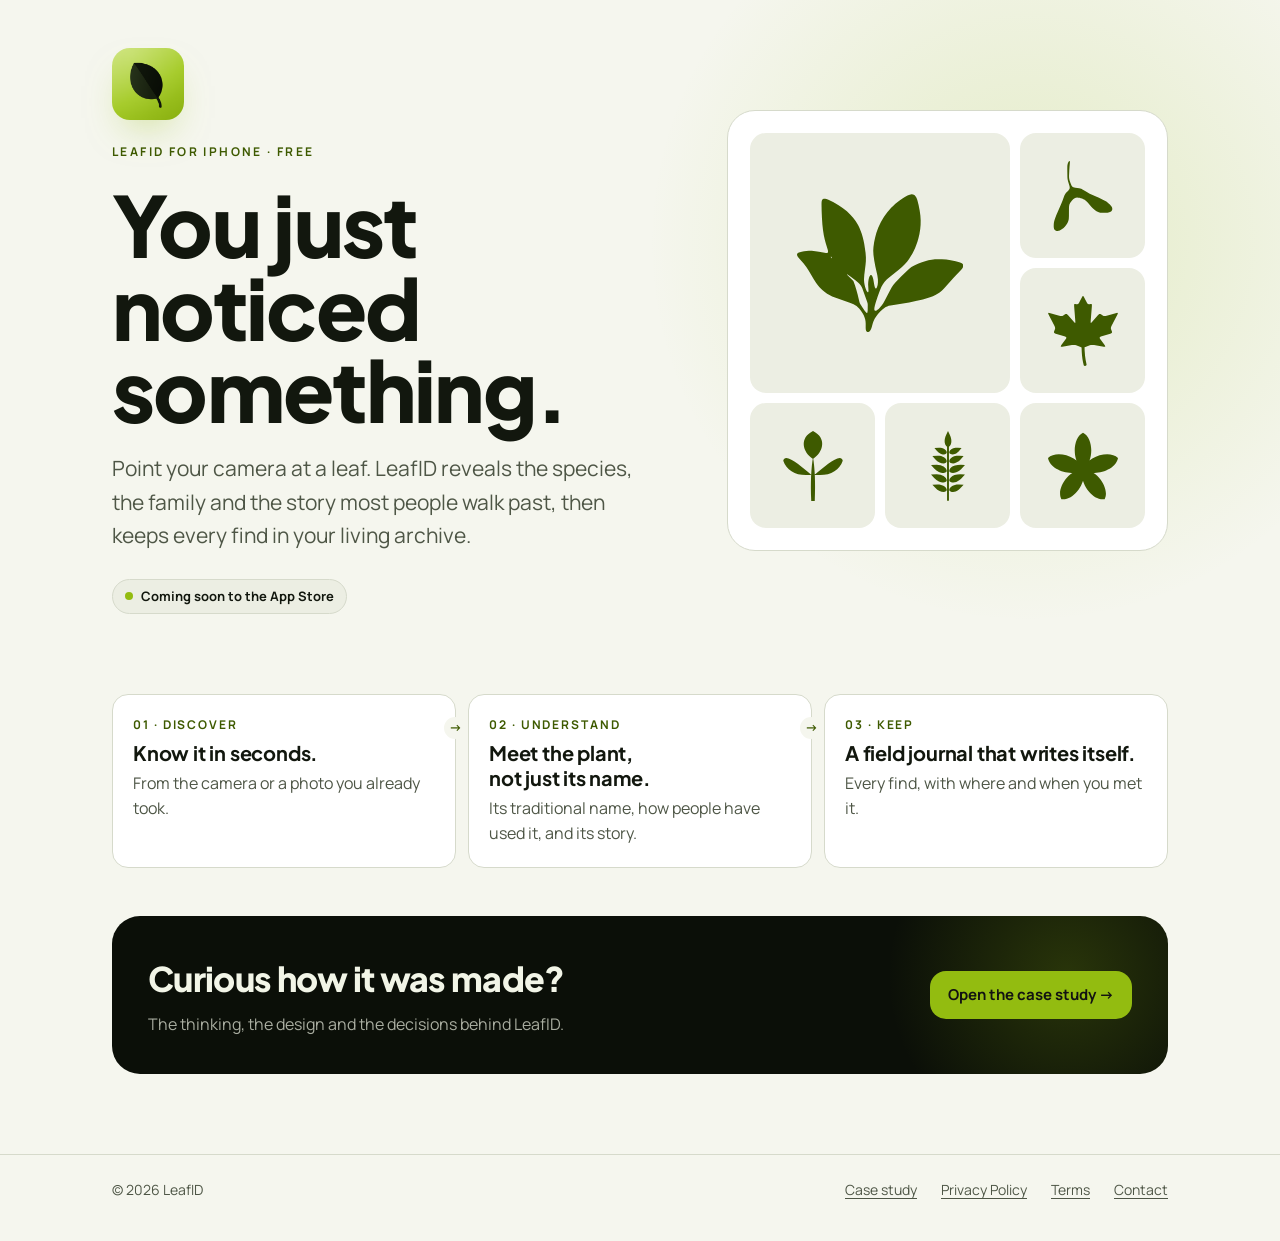
==== commit 6c2e6f4d: "Add Terms of Use page (terms.html); Terms link in site footers Text verbatim from the legal review (" ====
--- a/index.html
+++ b/index.html
@@ -90,6 +90,7 @@
     <span>© <span data-year>2026</span> LeafID</span>
     <a href="case.html">Case study</a>
     <a href="privacy.html">Privacy Policy</a>
+    <a href="terms.html">Terms</a>
     <a href="mailto:mariana.minafro@gmail.com">Contact</a>
   </div>
 </footer>
--- a/styles.css
+++ b/styles.css
@@ -1,4 +1,4 @@
-/* LeafID site. Shared by index.html, build.html and privacy.html.
+/* LeafID site. Shared by index.html, case.html and privacy.html.
    Colours follow the app's tokens (Theme.swift). Dark is the app's own look;
    light is a paper version with the same green family, tuned for WCAG AA. */
 
@@ -446,7 +446,8 @@
   .t-voice { grid-column: span 2; }
   .t-rank { grid-column: span 2; grid-row: span 2; }
   .t-ach { grid-column: span 2; }
-  .t-root { grid-column: span 4; }
+  .t-quiet { grid-column: span 4; }
+  .t-root { grid-column: span 6; }
 }
 .tile { border-radius: var(--r-sheet); padding: 24px; display: grid; gap: 18px; align-content: space-between; overflow: hidden; position: relative; min-height: 250px; }
 .tile.dark { background: #0B0F08; color: #F2F5E7; box-shadow: inset 0 0 0 1px rgba(242,245,231,0.08); }
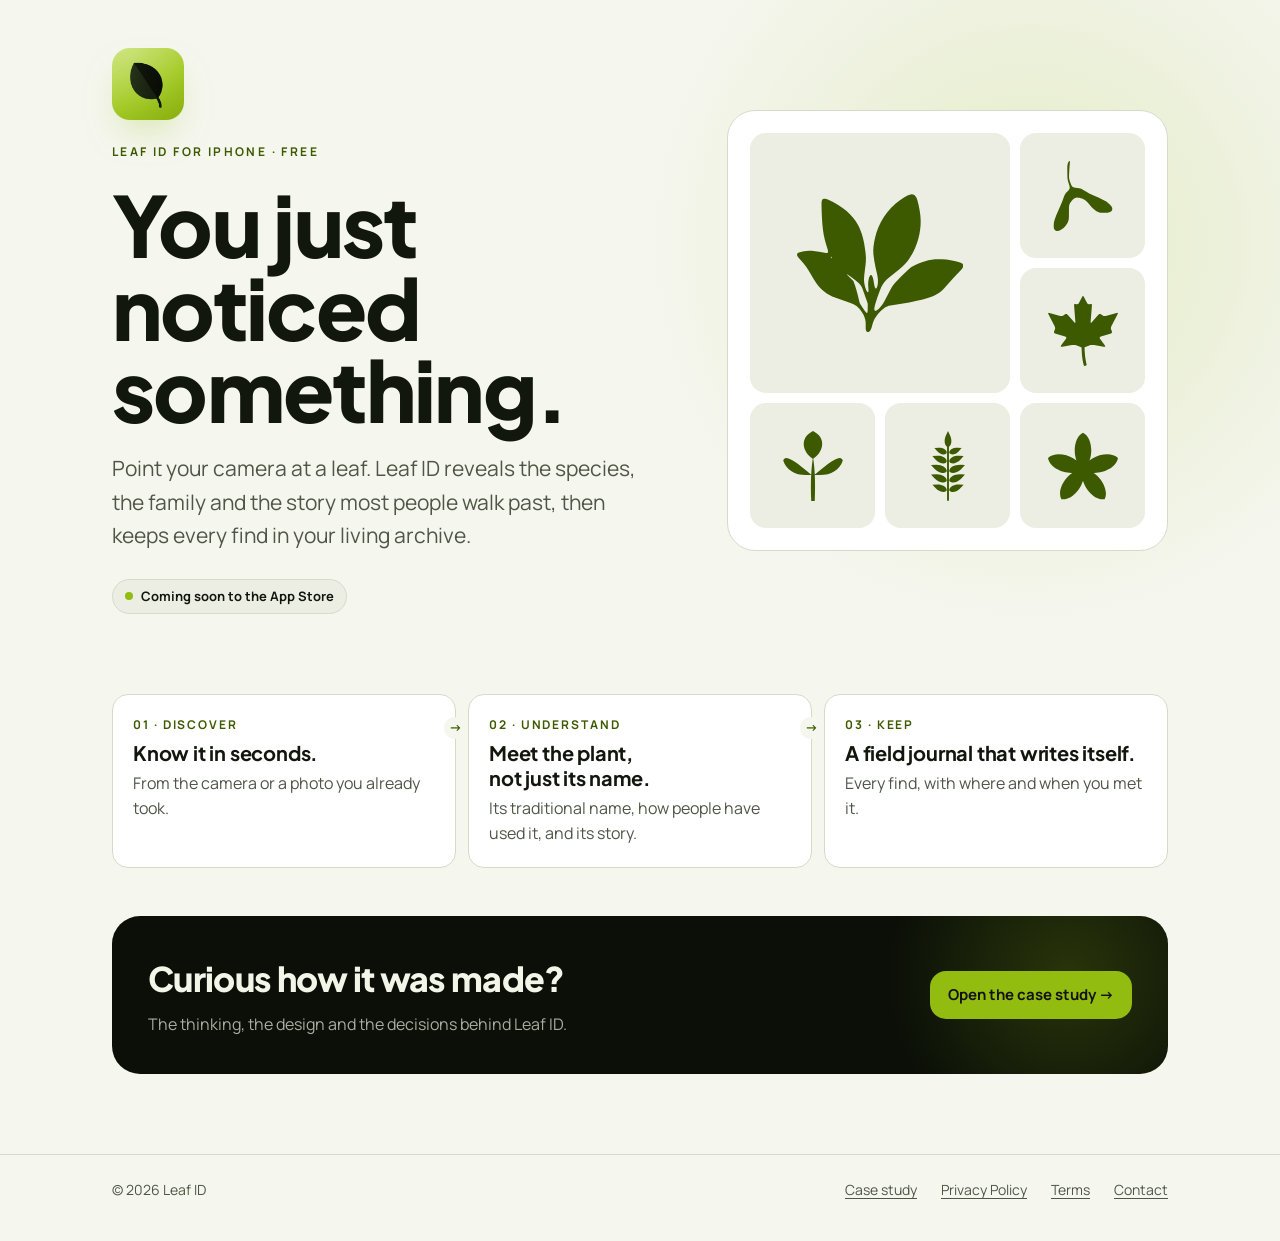
==== commit 2306bfc1: "Rename brand to Leaf ID and publish privacy policy v2 Privacy page now carries the approved v2 text " ====
--- a/index.html
+++ b/index.html
@@ -3,9 +3,9 @@
 <head>
 <meta charset="utf-8">
 <meta name="viewport" content="width=device-width, initial-scale=1">
-<title>LeafID: a pocket botanist for every walk</title>
-<meta name="description" content="LeafID reveals the species, the family and the story most people walk past, and keeps every find in your living archive. Free for iPhone.">
-<meta property="og:title" content="LeafID: you just noticed something.">
+<title>Leaf ID: a pocket botanist for every walk</title>
+<meta name="description" content="Leaf ID reveals the species, the family and the story most people walk past, and keeps every find in your living archive. Free for iPhone.">
+<meta property="og:title" content="Leaf ID: you just noticed something.">
 <meta property="og:description" content="A pocket botanist for every walk. Free for iPhone, coming soon to the App Store.">
 <meta property="og:image" content="https://marianaminsp.github.io/leafid-app/icon.png">
 <meta name="theme-color" content="#0B0F08" media="(prefers-color-scheme: dark)">
@@ -27,9 +27,9 @@
 <script>
 window.COPY = {
   hero: {
-    eyebrow: "LeafID for iPhone · Free",
+    eyebrow: "Leaf ID for iPhone · Free",
     title: "You just noticed something.",
-    lede: "Point your camera at a leaf. LeafID reveals the species, the family and the story most people walk past, then keeps every find in your living archive.",
+    lede: "Point your camera at a leaf. Leaf ID reveals the species, the family and the story most people walk past, then keeps every find in your living archive.",
     status: "Coming soon to the App Store",
     // Brand glyphs in the plate (names from LeafIDIcons.swift). The first one is shown large.
     plate: ["leafSpray1", "samara", "redMaple", "sprout", "walnutLeaf", "flower"]
@@ -43,7 +43,7 @@
 
   curious: {
     title: "Curious how it was made?",
-    text: "The thinking, the design and the decisions behind LeafID.",
+    text: "The thinking, the design and the decisions behind Leaf ID.",
     link: { label: "Open the case study", href: "case.html" }
   }
 };
@@ -56,7 +56,7 @@
   <section class="hero" aria-labelledby="hero-title">
     <div class="wrap">
       <div class="hero-copy">
-        <img class="hero-icon" src="icon.png" alt="LeafID app icon" width="72" height="72">
+        <img class="hero-icon" src="icon.png" alt="Leaf ID app icon" width="72" height="72">
         <p class="eyebrow" data-copy="hero.eyebrow"></p>
         <h1 id="hero-title" data-copy="hero.title"></h1>
         <p class="lede" data-copy="hero.lede"></p>
@@ -68,7 +68,7 @@
     </div>
   </section>
 
-  <section class="short-features" aria-label="What LeafID does">
+  <section class="short-features" aria-label="What Leaf ID does">
     <div class="wrap">
       <div data-render="features" data-from="features"></div>
     </div>
@@ -87,11 +87,11 @@
 
 <footer class="footer">
   <div class="wrap">
-    <span>© <span data-year>2026</span> LeafID</span>
+    <span>© <span data-year>2026</span> Leaf ID</span>
     <a href="case.html">Case study</a>
     <a href="privacy.html">Privacy Policy</a>
     <a href="terms.html">Terms</a>
-    <a href="mailto:mariana.minafro@gmail.com">Contact</a>
+    <a href="mailto:app.leafid@gmail.com">Contact</a>
   </div>
 </footer>
 
